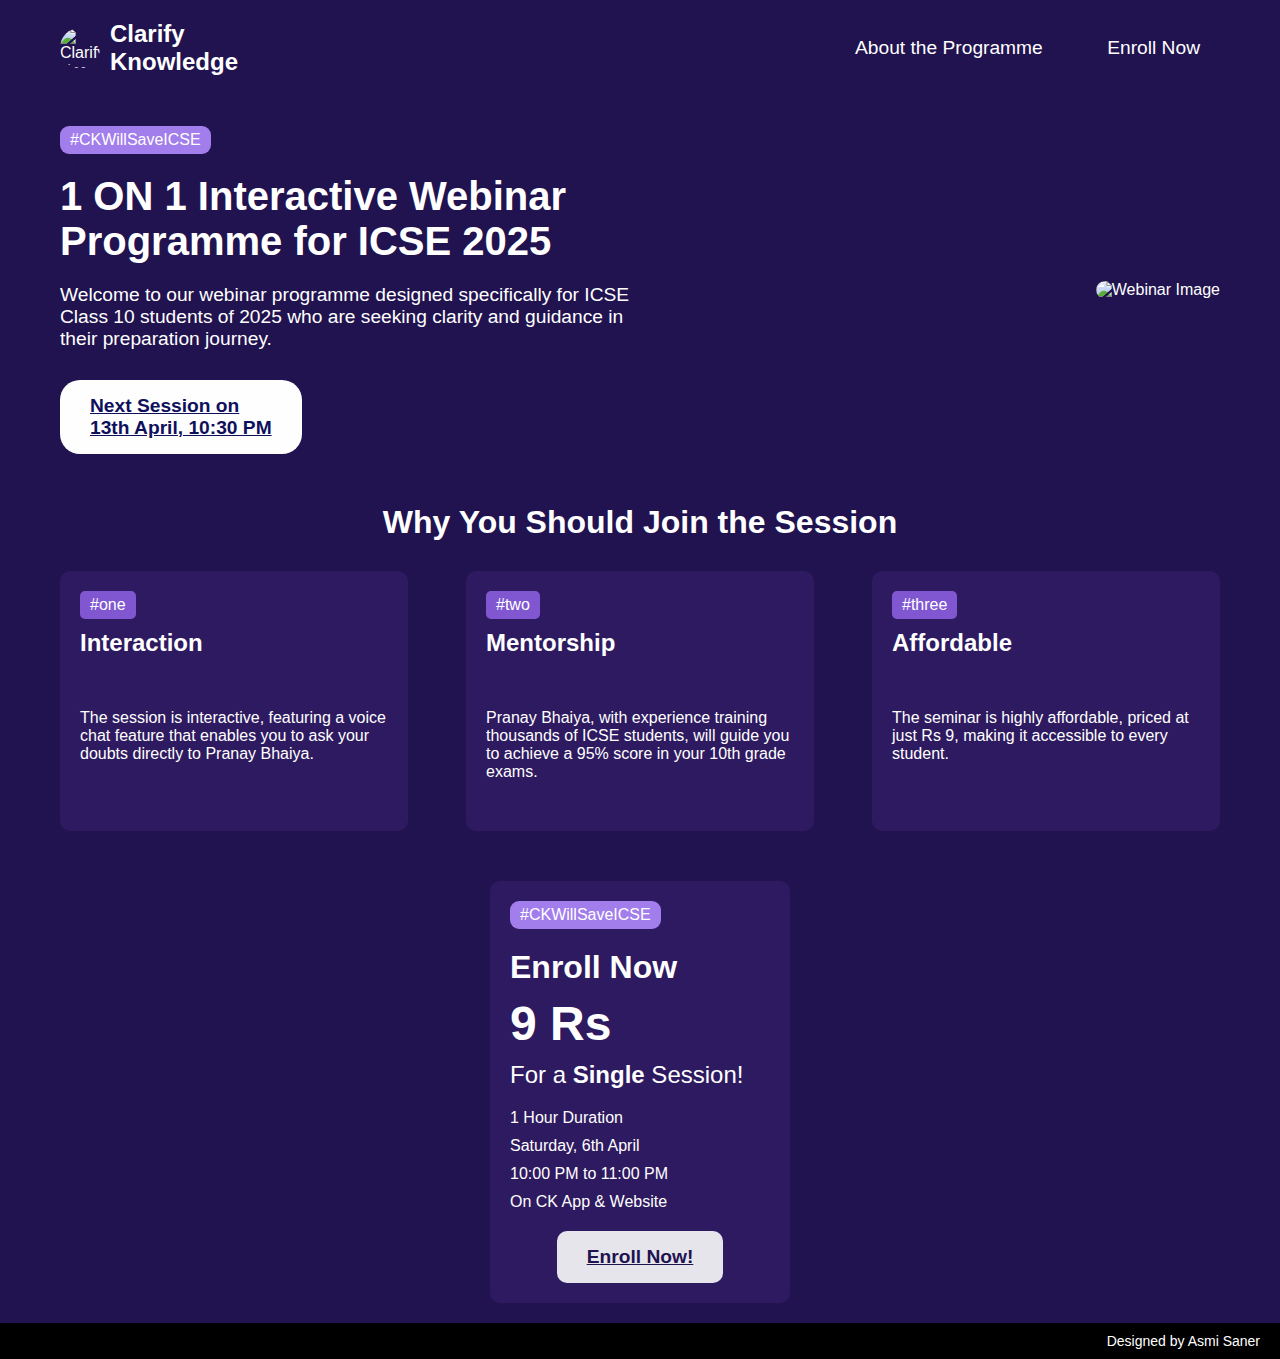
==== final.html @ 6026b324 "Add files via upload" ====
<!DOCTYPE html>
<html lang="en">
<head>
    <meta charset="UTF-8">
    <meta name="viewport" content="width=device-width, initial-scale=1.0">
    <title>1 on 1 Interactive Webinar Programme</title>
    <link rel="stylesheet" href="styles1.css">
    <style>
        @import url('https://fonts.googleapis.com/css2?family=Noto+Sans:ital,wght@0,100..900;1,100..900&family=Open+Sans:ital,wght@0,300..800;1,300..800&display=swap');
        </style>
</head>
<body>
    <div class="container">
        <header>
            <div class="logo">
                <img src="https://yt3.googleusercontent.com/I5owA-mKY7Ifzc5Nc3DvOx6hFlRcdRKBLrZyTcFj125fQHCGlnScY1aOi8xWu0SHdbV5yYSUFFI=s160-c-k-c0x00ffffff-no-rj" alt="Clarify Knowledge Logo">
                <span><b><font size="5">Clarify <br> Knowledge</font></b></span>
            </div>
            <nav>
                <a href="#about-programme">About the Programme</a>
                <a href="#enroll-now-section">Enroll Now</a>
            </nav>
        </header>
        <main>
            <div class="content">
                <div class="text">
                    <span class="hashtag">#CKWillSaveICSE</span>
                    <h1>1 ON 1 Interactive Webinar Programme for ICSE 2025</h1>
                    <p>Welcome to our webinar programme designed specifically for ICSE Class 10 students of 2025 who are seeking clarity and guidance in their preparation journey.</p>
                    <button class="session-info"><b>Next Session on <br> 13th April, 10:30 PM</b></button>
                </div>
                <div class="pimage">
                    <img src="pranay bhaiya image.png" alt="Webinar Image">
                </div>
            </div>
        </main>
        <section id="about-programme">
            <h2>Why You Should Join the Session</h2>
            <div class="reasons">
                <div class="reason">
                    <span class="reason-number1">#one</span>
                    <h3>Interaction</h3>
                    <p>The session is interactive, featuring a voice chat feature that enables you to ask your doubts directly to Pranay Bhaiya.</p>
                </div>
                <div class="reason">
                    <span class="reason-number2">#two</span>
                    <h3>Mentorship</h3>
                    <p>Pranay Bhaiya, with experience training thousands of ICSE students, will guide you to achieve a 95% score in your 10th grade exams.</p>
                </div>
                <div class="reason">
                    <span class="reason-number3">#three</span>
                    <h3>Affordable</h3>
                    <p>The seminar is highly affordable, priced at just Rs 9, making it accessible to every student.</p>
                </div>
            </div>
        </section>
        <section id="enroll-now-section">
            <div class="enroll-now">
            <div class="text">
               <div class="hash">
                <span class="hashtag">#CKWillSaveICSE</span>
               </div>
                <h2>Enroll Now</h2>
                <p><big><b><font size="14">9 Rs</font></b></big></p>
                <p>For a <strong>Single</strong> Session!</p>
                <ul>
                    <li>1 Hour Duration</li>
                    <li>Saturday, 6th April</li>
                    <li>10:00 PM to 11:00 PM</li>
                    <li>On CK App & Website</li>
                </ul>
            </div>
                
                <button class="enroll-button"><b>Enroll Now!</b></button>
            </div>
        </section>
    </div>
    <footer>
        <div class="ribbon">Designed by Asmi Saner</div>
    </footer>
    
</body>
</html>
---- styles1.css ----
* {
    margin: 0;
    padding: 0;
    box-sizing: border-box;
}

html {
    scroll-behavior: smooth;
}

body {
    font-family: Arial, sans-serif;
    background-color: #21134F;
    color: #FFFFFF;
}

.container {
    max-width: 1200px;
    margin: 0 auto;
    padding: 20px;
}

header {
    display: flex;
    justify-content: space-between;
    align-items: center;
}

.logo {
    display: flex;
    align-items: center;
    height: 50%;
}

.logo img {
    width: 40px;
    height: 40px;
    border-radius: 50%;
    margin-right: 10px;
}

nav a {
    margin-left: 20px;
    color: #ffffff;
    text-decoration: solid;
    background-color: #21134f;
    padding: 10px 20px;
    border-radius: 5px;
    font-size: larger;
}

main {
    margin-top: 50px;
}

.content {
    display: flex;
    justify-content: space-between;
    align-items: center;
}

.text {
    max-width: 600px;
}

.hashtag {
    background-color: #a27dec;
    padding: 5px 10px;
    border-radius: 9px;
    display: inline-block;
    margin-bottom: 20px;
}

.hashtag:hover {
    background-color: #cab4fa;
}

h1 {
    font-size: 2.5rem;
    margin-bottom: 20px;
}

p {
    font-size: 1.2rem;
    margin-bottom: 30px;
}

.session-info {
    background-color: #fefeff;
    color: #0f105c;
    padding: 15px 30px;
    border: none;
    border-radius: 20px;
    font-size: 1.2rem;
    text-decoration: solid underline;
    text-align: left;
}

.pimage img {
    max-width: 100%;
    border-radius: 10px;
}

#about-programme {
    margin-top: 50px;
}

#about-programme h2 {
    text-align: center;
    font-size: 2rem;
    margin-bottom: 30px;

}

.reasons {
    display: flex;
    justify-content: space-between;
    gap: 20px;
}

.reason {
    background-color: #2E1A60;
    padding: 20px;
    border-radius: 10px;
    width: 30%;

}

.reason~p {
    font-size: 3rem;
}

.reason-number1,
.reason-number2,
.reason-number3 {
    background-color: #8057D1;
    padding: 5px 10px;
    border-radius: 5px;
    display: inline-block;
    margin-bottom: 10px;

}

.reason h3 {
    font-size: 1.5rem;
    margin-bottom: 10px;
    height: 70px;
    width: 40px;
    text-decoration: solid;
}

.reason p {
    font-size: 1rem;
    text-decoration: solid;
}

#enroll-now-section {
    margin-top: 50px;
    text-align: center;
}

.text {
    text-align: left;
}

.hash {
    text-align: justify;
}

.enroll-now {
    background-color: #2E1A60;
    padding: 20px;
    border-radius: 10px;
    display: inline-block;
    width: 300px;
    margin: 0 auto;
}

.enroll-now h2 {
    font-size: 2rem;
    margin-bottom: 10px;
}

.enroll-now p {
    font-size: 1.5rem;
    margin: 10px 0;
}

.enroll-now ul {
    list-style: none;
    margin: 20px 0;
}

.enroll-now ul li {
    margin-bottom: 10px;
}

.enroll-button {
    background-color: #E6E5EC;
    color: #21134F;
    padding: 15px 30px;
    border: none;
    border-radius: 10px;
    font-size: 1.2rem;
    cursor: pointer;
    text-decoration: underline;

}

footer {
    background-color: #000000;
    padding: 10px 0;
    position: relative;
    width: 100%;
    bottom: 0;
}

.ribbon {
    color: #FFFFFF;
    text-align: right;
    padding-right: 20px;
    font-size: 14px;
    font-family: Arial, sans-serif;
}
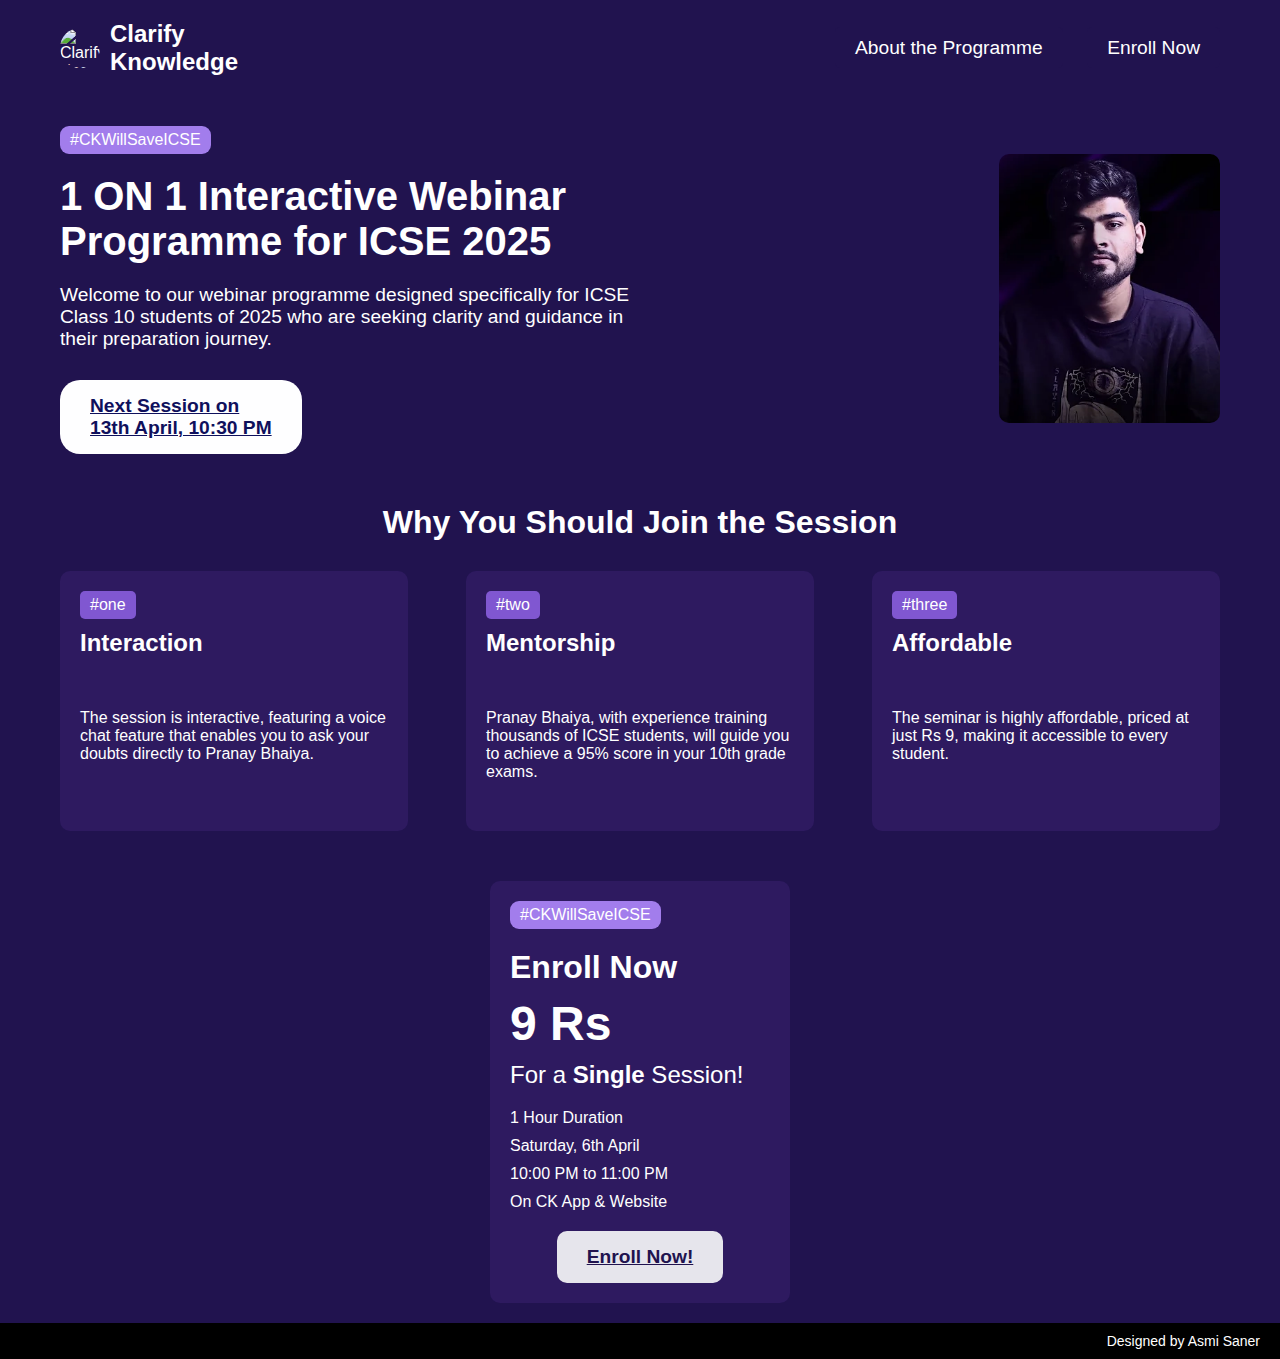
==== commit 4cd627ec: "Update final.html" ====
--- a/final.html
+++ b/final.html
@@ -76,7 +76,7 @@
         </section>
     </div>
     <footer>
-        <div class="ribbon">Designed by Asmi Saner</div>
+        <div class="ribbon">Designed by  Asmi Saner</div>
     </footer>
     
 </body>
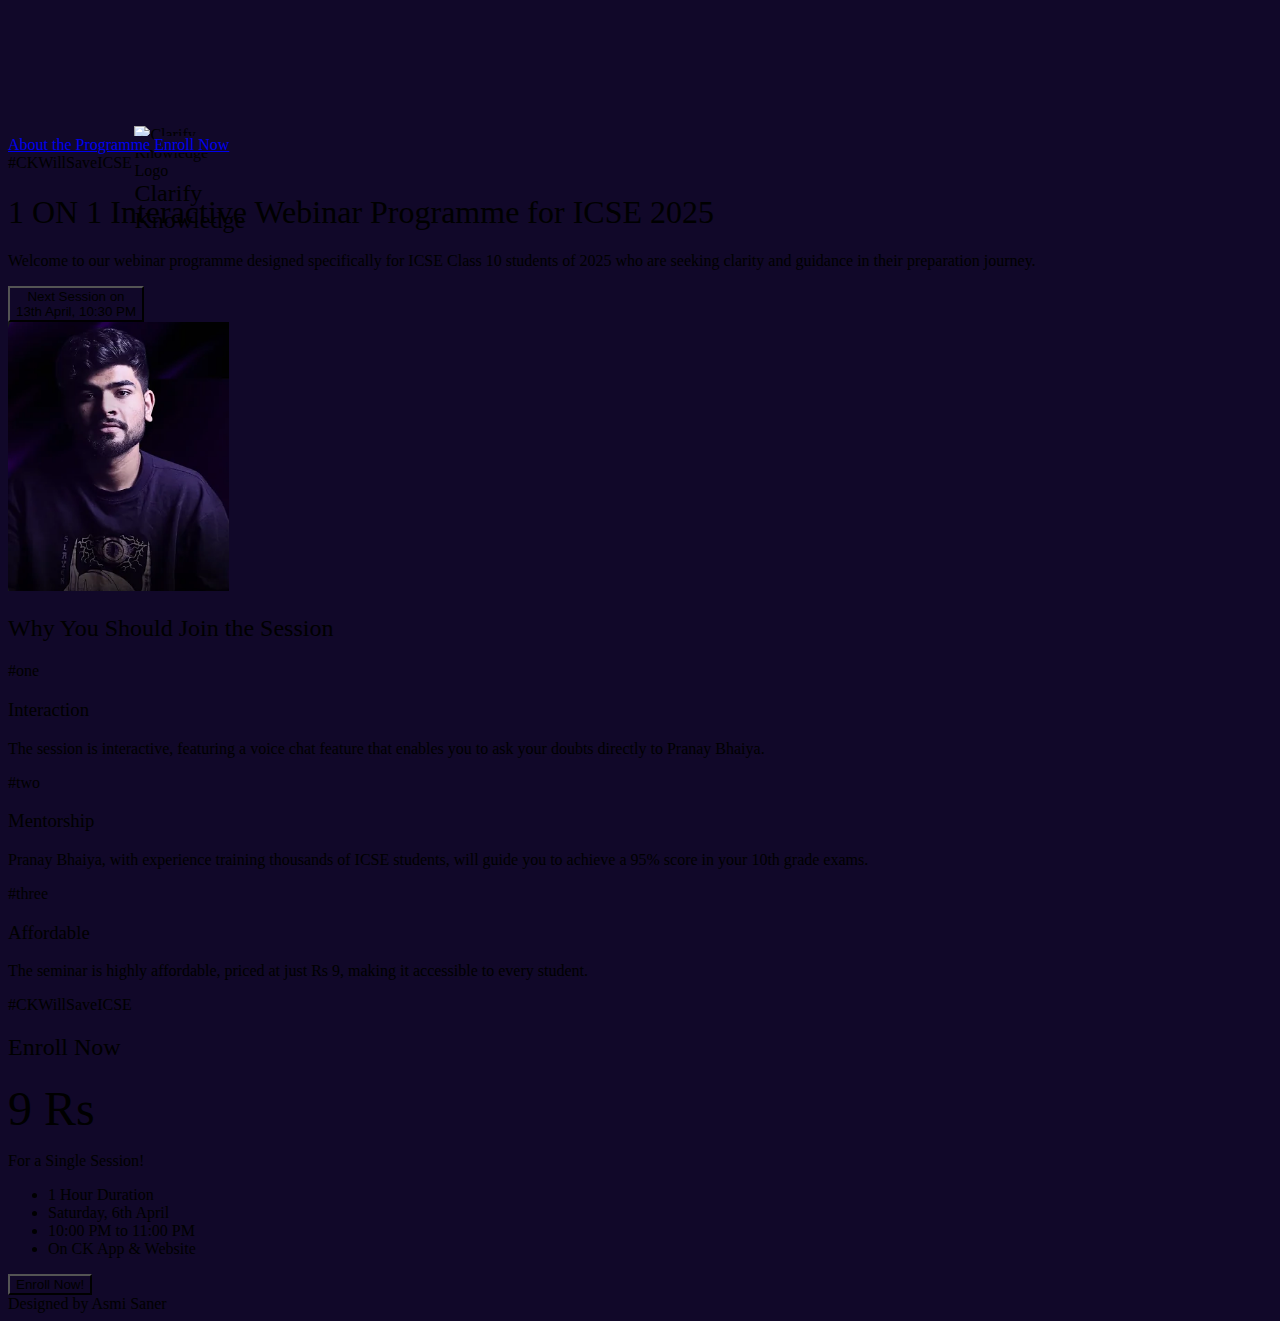
==== commit 5bd0dd6a: "Update final.html" ====
--- a/final.html
+++ b/final.html
@@ -1,20 +1,25 @@
 <!DOCTYPE html>
 <html lang="en">
+
 <head>
     <meta charset="UTF-8">
     <meta name="viewport" content="width=device-width, initial-scale=1.0">
     <title>1 on 1 Interactive Webinar Programme</title>
-    <link rel="stylesheet" href="styles1.css">
+    <link rel="stylesheet" href="style.css">
     <style>
         @import url('https://fonts.googleapis.com/css2?family=Noto+Sans:ital,wght@0,100..900;1,100..900&family=Open+Sans:ital,wght@0,300..800;1,300..800&display=swap');
-        </style>
+    </style>
 </head>
+
 <body>
     <div class="container">
         <header>
             <div class="logo">
-                <img src="https://yt3.googleusercontent.com/I5owA-mKY7Ifzc5Nc3DvOx6hFlRcdRKBLrZyTcFj125fQHCGlnScY1aOi8xWu0SHdbV5yYSUFFI=s160-c-k-c0x00ffffff-no-rj" alt="Clarify Knowledge Logo">
-                <span><b><font size="5">Clarify <br> Knowledge</font></b></span>
+                <img src="https://yt3.googleusercontent.com/I5owA-mKY7Ifzc5Nc3DvOx6hFlRcdRKBLrZyTcFj125fQHCGlnScY1aOi8xWu0SHdbV5yYSUFFI=s160-c-k-c0x00ffffff-no-rj"
+                    alt="Clarify Knowledge Logo">
+                <span><b>
+                        <font size="5">Clarify <br> Knowledge</font>
+                    </b></span>
             </div>
             <nav>
                 <a href="#about-programme">About the Programme</a>
@@ -26,7 +31,8 @@
                 <div class="text">
                     <span class="hashtag">#CKWillSaveICSE</span>
                     <h1>1 ON 1 Interactive Webinar Programme for ICSE 2025</h1>
-                    <p>Welcome to our webinar programme designed specifically for ICSE Class 10 students of 2025 who are seeking clarity and guidance in their preparation journey.</p>
+                    <p>Welcome to our webinar programme designed specifically for ICSE Class 10 students of 2025 who are
+                        seeking clarity and guidance in their preparation journey.</p>
                     <button class="session-info"><b>Next Session on <br> 13th April, 10:30 PM</b></button>
                 </div>
                 <div class="pimage">
@@ -40,12 +46,14 @@
                 <div class="reason">
                     <span class="reason-number1">#one</span>
                     <h3>Interaction</h3>
-                    <p>The session is interactive, featuring a voice chat feature that enables you to ask your doubts directly to Pranay Bhaiya.</p>
+                    <p>The session is interactive, featuring a voice chat feature that enables you to ask your doubts
+                        directly to Pranay Bhaiya.</p>
                 </div>
                 <div class="reason">
                     <span class="reason-number2">#two</span>
                     <h3>Mentorship</h3>
-                    <p>Pranay Bhaiya, with experience training thousands of ICSE students, will guide you to achieve a 95% score in your 10th grade exams.</p>
+                    <p>Pranay Bhaiya, with experience training thousands of ICSE students, will guide you to achieve a
+                        95% score in your 10th grade exams.</p>
                 </div>
                 <div class="reason">
                     <span class="reason-number3">#three</span>
@@ -56,28 +64,31 @@
         </section>
         <section id="enroll-now-section">
             <div class="enroll-now">
-            <div class="text">
-               <div class="hash">
-                <span class="hashtag">#CKWillSaveICSE</span>
-               </div>
-                <h2>Enroll Now</h2>
-                <p><big><b><font size="14">9 Rs</font></b></big></p>
-                <p>For a <strong>Single</strong> Session!</p>
-                <ul>
-                    <li>1 Hour Duration</li>
-                    <li>Saturday, 6th April</li>
-                    <li>10:00 PM to 11:00 PM</li>
-                    <li>On CK App & Website</li>
-                </ul>
-            </div>
-                
+                <div class="text">
+                    <div class="hash">
+                        <span class="hashtag">#CKWillSaveICSE</span>
+                    </div>
+                    <h2>Enroll Now</h2>
+                    <p><big><b>
+                                <font size="14">9 Rs</font>
+                            </b></big></p>
+                    <p>For a <strong>Single</strong> Session!</p>
+                    <ul>
+                        <li>1 Hour Duration</li>
+                        <li>Saturday, 6th April</li>
+                        <li>10:00 PM to 11:00 PM</li>
+                        <li>On CK App & Website</li>
+                    </ul>
+                </div>
+
                 <button class="enroll-button"><b>Enroll Now!</b></button>
             </div>
         </section>
     </div>
     <footer>
-        <div class="ribbon">Designed by  Asmi Saner</div>
+        <div class="ribbon">Designed by Asmi Saner</div>
     </footer>
-    
+
 </body>
+
 </html>
--- a/style.css
+++ b/style.css
@@ -0,0 +1,11 @@
+*{
+    background-color: #110829;
+    font-style: normal;  
+    font-weight: 500;
+}
+.logo{
+    height: 10px;
+    width: 10px;
+    margin-top: 10%;
+    margin-left: 10%;
+}